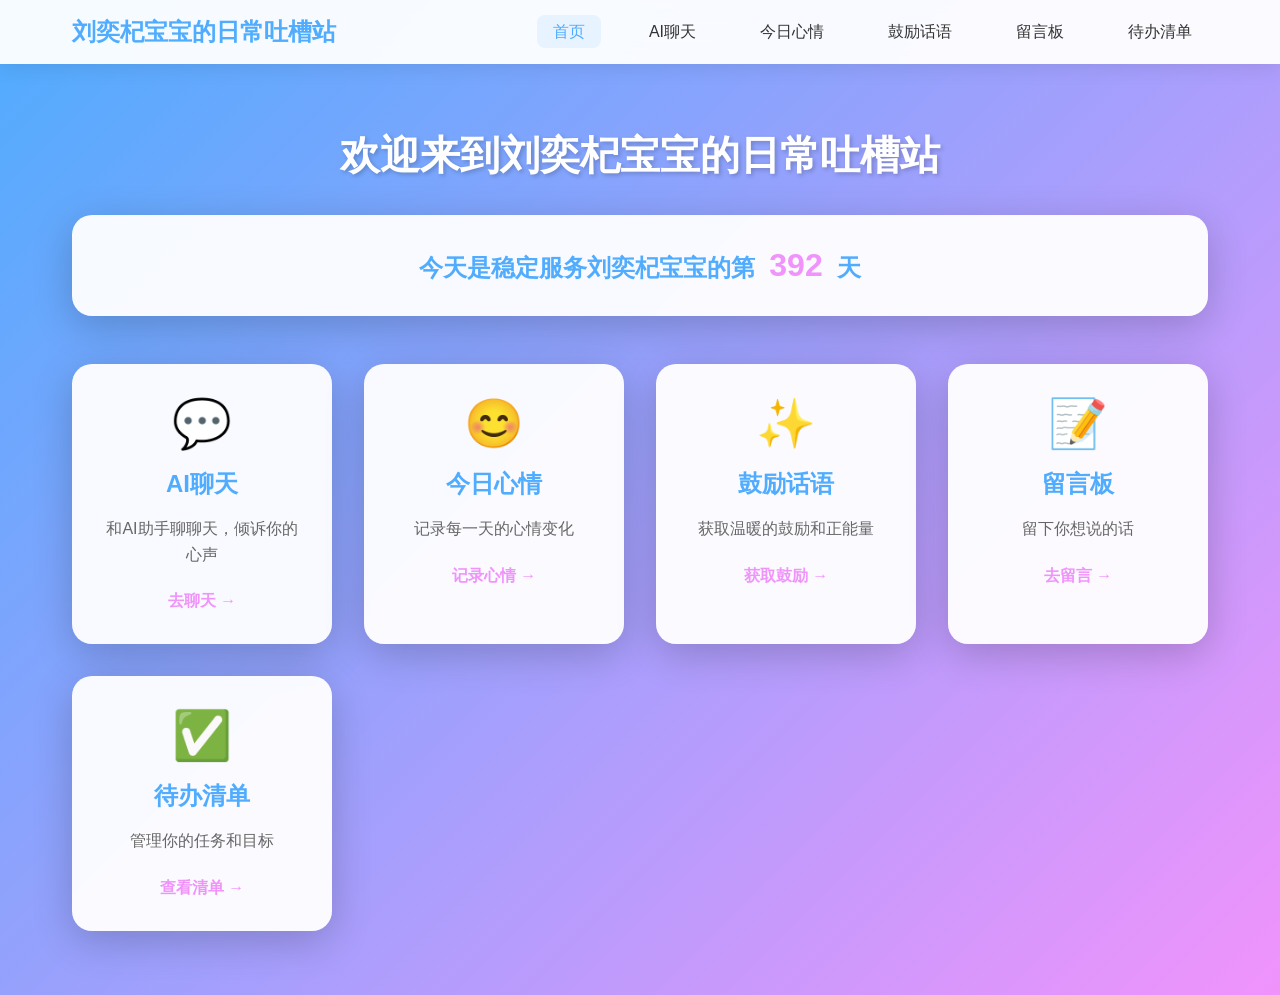
==== index.html @ a8f163f0 "Add files via upload" ====
<!DOCTYPE html>
<html lang="zh-CN">
<head>
    <meta charset="UTF-8">
    <meta name="viewport" content="width=device-width, initial-scale=1.0">
    <title>刘奕杞宝宝的日常吐槽站</title>
    <link rel="stylesheet" href="styles.css">
</head>
<body>
    <nav class="navbar">
        <div class="nav-container">
            <div class="nav-logo">刘奕杞宝宝的日常吐槽站</div>
            <ul class="nav-menu">
                <li><a href="index.html" class="active">首页</a></li>
                <li><a href="chat.html">AI聊天</a></li>
                <li><a href="mood.html">今日心情</a></li>
                <li><a href="encouragement.html">鼓励话语</a></li>
                <li><a href="message.html">留言板</a></li>
                <li><a href="todo.html">待办清单</a></li>
            </ul>
        </div>
    </nav>

    <main class="main-content">
        <div class="welcome-container">
            <h1 class="welcome-title">欢迎来到刘奕杞宝宝的日常吐槽站</h1>
            <div class="days-counter" id="daysCounter">
                <p class="days-text">今天是稳定服务刘奕杞宝宝的第 <span id="daysNumber">0</span> 天</p>
            </div>
            <div class="feature-cards">
                <div class="feature-card">
                    <div class="card-icon">💬</div>
                    <h3>AI聊天</h3>
                    <p>和AI助手聊聊天，倾诉你的心声</p>
                    <a href="chat.html" class="card-link">去聊天 →</a>
                </div>
                <div class="feature-card">
                    <div class="card-icon">😊</div>
                    <h3>今日心情</h3>
                    <p>记录每一天的心情变化</p>
                    <a href="mood.html" class="card-link">记录心情 →</a>
                </div>
                <div class="feature-card">
                    <div class="card-icon">✨</div>
                    <h3>鼓励话语</h3>
                    <p>获取温暖的鼓励和正能量</p>
                    <a href="encouragement.html" class="card-link">获取鼓励 →</a>
                </div>
                <div class="feature-card">
                    <div class="card-icon">📝</div>
                    <h3>留言板</h3>
                    <p>留下你想说的话</p>
                    <a href="message.html" class="card-link">去留言 →</a>
                </div>
                <div class="feature-card">
                    <div class="card-icon">✅</div>
                    <h3>待办清单</h3>
                    <p>管理你的任务和目标</p>
                    <a href="todo.html" class="card-link">查看清单 →</a>
                </div>
            </div>
        </div>
    </main>

    <script src="common.js"></script>
    <script>
        // 计算天数
        function calculateDays() {
            const startDate = new Date('2025-11-09');
            const today = new Date();
            today.setHours(0, 0, 0, 0);
            startDate.setHours(0, 0, 0, 0);
            
            const diffTime = today - startDate;
            const diffDays = Math.floor(diffTime / (1000 * 60 * 60 * 24));
            
            // 如果日期还没到，返回1
            const days = diffDays >= 0 ? diffDays + 1 : 1;
            document.getElementById('daysNumber').textContent = days;
        }
        
        calculateDays();
    </script>
</body>
</html>
---- styles.css ----
* {
    margin: 0;
    padding: 0;
    box-sizing: border-box;
}

body {
    font-family: 'Microsoft YaHei', 'PingFang SC', 'Helvetica Neue', Arial, sans-serif;
    background: linear-gradient(135deg, #4facfe 0%, #f093fb 100%);
    min-height: 100vh;
    color: #333;
}

.navbar {
    background: rgba(255, 255, 255, 0.95);
    backdrop-filter: blur(10px);
    box-shadow: 0 2px 20px rgba(0, 0, 0, 0.1);
    position: sticky;
    top: 0;
    z-index: 1000;
    padding: 1rem 0;
}

.nav-container {
    max-width: 1200px;
    margin: 0 auto;
    padding: 0 2rem;
    display: flex;
    justify-content: space-between;
    align-items: center;
}

.nav-logo {
    font-size: 1.5rem;
    font-weight: bold;
    color: #4facfe;
}

.nav-menu {
    display: flex;
    list-style: none;
    gap: 2rem;
}

.nav-menu a {
    text-decoration: none;
    color: #333;
    font-weight: 500;
    transition: color 0.3s;
    padding: 0.5rem 1rem;
    border-radius: 8px;
}

.nav-menu a:hover,
.nav-menu a.active {
    color: #4facfe;
    background: rgba(79, 172, 254, 0.1);
}

.main-content {
    max-width: 1200px;
    margin: 2rem auto;
    padding: 2rem;
}

.welcome-container {
    text-align: center;
}

.welcome-title {
    font-size: 2.5rem;
    color: white;
    margin-bottom: 2rem;
    text-shadow: 2px 2px 4px rgba(0, 0, 0, 0.2);
}

.days-counter {
    background: rgba(255, 255, 255, 0.95);
    padding: 2rem;
    border-radius: 20px;
    margin-bottom: 3rem;
    box-shadow: 0 10px 40px rgba(0, 0, 0, 0.2);
}

.days-text {
    font-size: 1.5rem;
    color: #4facfe;
    font-weight: bold;
}

#daysNumber {
    font-size: 2rem;
    color: #f093fb;
    margin: 0 0.5rem;
}

.feature-cards {
    display: grid;
    grid-template-columns: repeat(auto-fit, minmax(250px, 1fr));
    gap: 2rem;
    margin-top: 2rem;
}

.feature-card {
    background: rgba(255, 255, 255, 0.95);
    padding: 2rem;
    border-radius: 20px;
    box-shadow: 0 10px 40px rgba(0, 0, 0, 0.2);
    transition: transform 0.3s, box-shadow 0.3s;
    text-align: center;
}

.feature-card:hover {
    transform: translateY(-10px);
    box-shadow: 0 15px 50px rgba(0, 0, 0, 0.3);
}

.card-icon {
    font-size: 3rem;
    margin-bottom: 1rem;
}

.feature-card h3 {
    color: #4facfe;
    margin-bottom: 1rem;
    font-size: 1.5rem;
}

.feature-card p {
    color: #666;
    margin-bottom: 1.5rem;
    line-height: 1.6;
}

.card-link {
    display: inline-block;
    color: #f093fb;
    text-decoration: none;
    font-weight: bold;
    transition: color 0.3s;
}

.card-link:hover {
    color: #4facfe;
}

/* 页面通用样式 */
.page-container {
    background: rgba(255, 255, 255, 0.95);
    padding: 2rem;
    border-radius: 20px;
    box-shadow: 0 10px 40px rgba(0, 0, 0, 0.2);
    margin-top: 2rem;
}

.page-title {
    font-size: 2rem;
    color: #4facfe;
    margin-bottom: 2rem;
    text-align: center;
}

/* 聊天页面样式 */
.chat-container {
    display: flex;
    flex-direction: column;
    height: 600px;
    border: 2px solid #e0e0e0;
    border-radius: 15px;
    overflow: hidden;
}

.chat-messages {
    flex: 1;
    overflow-y: auto;
    padding: 1.5rem;
    background: #f9f9f9;
}

.message {
    margin-bottom: 1rem;
    display: flex;
    align-items: flex-start;
    gap: 1rem;
}

.message.user {
    flex-direction: row-reverse;
}

.message-avatar {
    width: 40px;
    height: 40px;
    border-radius: 50%;
    display: flex;
    align-items: center;
    justify-content: center;
    font-size: 1.5rem;
    flex-shrink: 0;
}

.message.user .message-avatar {
    background: #4facfe;
    color: white;
}

.message.ai .message-avatar {
    background: #f093fb;
    color: white;
}

.message-content {
    max-width: 70%;
    padding: 1rem;
    border-radius: 15px;
    word-wrap: break-word;
}

.message.user .message-content {
    background: #4facfe;
    color: white;
}

.message.ai .message-content {
    background: white;
    color: #333;
    border: 1px solid #e0e0e0;
}

.chat-input-container {
    display: flex;
    gap: 1rem;
    padding: 1rem;
    background: white;
    border-top: 2px solid #e0e0e0;
}

.chat-input {
    flex: 1;
    padding: 1rem;
    border: 2px solid #e0e0e0;
    border-radius: 10px;
    font-size: 1rem;
    outline: none;
    transition: border-color 0.3s;
}

.chat-input:focus {
    border-color: #4facfe;
}

.send-button {
    padding: 1rem 2rem;
    background: #4facfe;
    color: white;
    border: none;
    border-radius: 10px;
    font-size: 1rem;
    cursor: pointer;
    transition: background 0.3s;
    font-weight: bold;
}

.send-button:hover {
    background: #f093fb;
}

.send-button:disabled {
    background: #ccc;
    cursor: not-allowed;
}

/* 心情记录样式 */
.mood-form {
    display: flex;
    flex-direction: column;
    gap: 1.5rem;
}

.mood-selector {
    display: flex;
    justify-content: center;
    gap: 1rem;
    flex-wrap: wrap;
}

.mood-option {
    display: flex;
    flex-direction: column;
    align-items: center;
    cursor: pointer;
    padding: 1rem;
    border-radius: 15px;
    transition: all 0.3s;
    border: 3px solid transparent;
}

.mood-option:hover {
    background: rgba(79, 172, 254, 0.1);
}

.mood-option.selected {
    border-color: #4facfe;
    background: rgba(79, 172, 254, 0.2);
}

.mood-emoji {
    font-size: 3rem;
    margin-bottom: 0.5rem;
}

.mood-label {
    font-size: 1rem;
    color: #333;
    font-weight: 500;
}

.textarea-container {
    display: flex;
    flex-direction: column;
    gap: 0.5rem;
}

.textarea-label {
    font-weight: bold;
    color: #4facfe;
}

.textarea {
    padding: 1rem;
    border: 2px solid #e0e0e0;
    border-radius: 10px;
    font-size: 1rem;
    font-family: inherit;
    resize: vertical;
    min-height: 150px;
    outline: none;
    transition: border-color 0.3s;
}

.textarea:focus {
    border-color: #4facfe;
}

.submit-button {
    padding: 1rem 2rem;
    background: #4facfe;
    color: white;
    border: none;
    border-radius: 10px;
    font-size: 1.2rem;
    cursor: pointer;
    transition: background 0.3s;
    font-weight: bold;
}

.submit-button:hover {
    background: #f093fb;
}

.mood-history {
    margin-top: 2rem;
}

.history-title {
    font-size: 1.5rem;
    color: #4facfe;
    margin-bottom: 1rem;
}

.mood-entry {
    background: #f9f9f9;
    padding: 1.5rem;
    border-radius: 15px;
    margin-bottom: 1rem;
    border-left: 4px solid #4facfe;
}

.mood-entry-header {
    display: flex;
    justify-content: space-between;
    align-items: center;
    margin-bottom: 0.5rem;
}

.mood-entry-date {
    color: #666;
    font-size: 0.9rem;
}

.mood-entry-emoji {
    font-size: 2rem;
}

.mood-entry-text {
    color: #333;
    line-height: 1.6;
    margin-top: 0.5rem;
}

/* 鼓励话语样式 */
.encouragement-container {
    text-align: center;
}

.encouragement-card {
    background: linear-gradient(135deg, #4facfe 0%, #f093fb 100%);
    color: white;
    padding: 3rem;
    border-radius: 20px;
    margin-bottom: 2rem;
    box-shadow: 0 10px 40px rgba(0, 0, 0, 0.2);
    min-height: 200px;
    display: flex;
    flex-direction: column;
    justify-content: center;
    align-items: center;
}

.encouragement-text {
    font-size: 1.8rem;
    line-height: 1.8;
    margin-bottom: 1rem;
}

.encouragement-author {
    font-size: 1rem;
    opacity: 0.9;
    font-style: italic;
}

.refresh-button {
    padding: 1rem 3rem;
    background: white;
    color: #4facfe;
    border: none;
    border-radius: 10px;
    font-size: 1.2rem;
    cursor: pointer;
    transition: all 0.3s;
    font-weight: bold;
    box-shadow: 0 5px 15px rgba(0, 0, 0, 0.2);
}

.refresh-button:hover {
    transform: translateY(-2px);
    box-shadow: 0 8px 20px rgba(0, 0, 0, 0.3);
}

/* 留言板样式 */
.message-form {
    display: flex;
    flex-direction: column;
    gap: 1rem;
    margin-bottom: 2rem;
}

.message-input {
    padding: 1rem;
    border: 2px solid #e0e0e0;
    border-radius: 10px;
    font-size: 1rem;
    font-family: inherit;
    resize: vertical;
    min-height: 100px;
    outline: none;
    transition: border-color 0.3s;
}

.message-input:focus {
    border-color: #4facfe;
}

.message-list {
    display: flex;
    flex-direction: column;
    gap: 1rem;
}

.message-item {
    background: #f9f9f9;
    padding: 1.5rem;
    border-radius: 15px;
    border-left: 4px solid #4facfe;
}

.message-item-header {
    display: flex;
    justify-content: space-between;
    align-items: center;
    margin-bottom: 0.5rem;
}

.message-item-author {
    font-weight: bold;
    color: #4facfe;
}

.message-item-date {
    color: #666;
    font-size: 0.9rem;
}

.message-item-content {
    color: #333;
    line-height: 1.6;
    margin-top: 0.5rem;
}

.delete-button {
    background: #ff6b6b;
    color: white;
    border: none;
    padding: 0.5rem 1rem;
    border-radius: 8px;
    cursor: pointer;
    font-size: 0.9rem;
    transition: background 0.3s;
}

.delete-button:hover {
    background: #ff5252;
}

/* Todo清单样式 */
.todo-form {
    display: flex;
    gap: 1rem;
    margin-bottom: 2rem;
}

.todo-input {
    flex: 1;
    padding: 1rem;
    border: 2px solid #e0e0e0;
    border-radius: 10px;
    font-size: 1rem;
    outline: none;
    transition: border-color 0.3s;
}

.todo-input:focus {
    border-color: #4facfe;
}

.todo-list {
    display: flex;
    flex-direction: column;
    gap: 1rem;
}

.todo-item {
    background: #f9f9f9;
    padding: 1.5rem;
    border-radius: 15px;
    display: flex;
    align-items: center;
    gap: 1rem;
    border-left: 4px solid #4facfe;
    transition: all 0.3s;
}

.todo-item:hover {
    box-shadow: 0 5px 15px rgba(0, 0, 0, 0.1);
}

.todo-checkbox {
    width: 24px;
    height: 24px;
    cursor: pointer;
    accent-color: #4facfe;
}

.todo-text {
    flex: 1;
    font-size: 1.1rem;
    color: #333;
}

.todo-item.completed .todo-text {
    text-decoration: line-through;
    color: #999;
}

.todo-date {
    color: #666;
    font-size: 0.9rem;
}

.todo-delete {
    background: #ff6b6b;
    color: white;
    border: none;
    padding: 0.5rem 1rem;
    border-radius: 8px;
    cursor: pointer;
    font-size: 0.9rem;
    transition: background 0.3s;
}

.todo-delete:hover {
    background: #ff5252;
}

.empty-state {
    text-align: center;
    padding: 3rem;
    color: #999;
    font-size: 1.2rem;
}

/* 响应式设计 */
@media (max-width: 768px) {
    .nav-container {
        flex-direction: column;
        gap: 1rem;
    }
    
    .nav-menu {
        flex-wrap: wrap;
        justify-content: center;
        gap: 1rem;
    }
    
    .welcome-title {
        font-size: 1.8rem;
    }
    
    .feature-cards {
        grid-template-columns: 1fr;
    }
    
    .chat-container {
        height: 500px;
    }
    
    .message-content {
        max-width: 85%;
    }
}
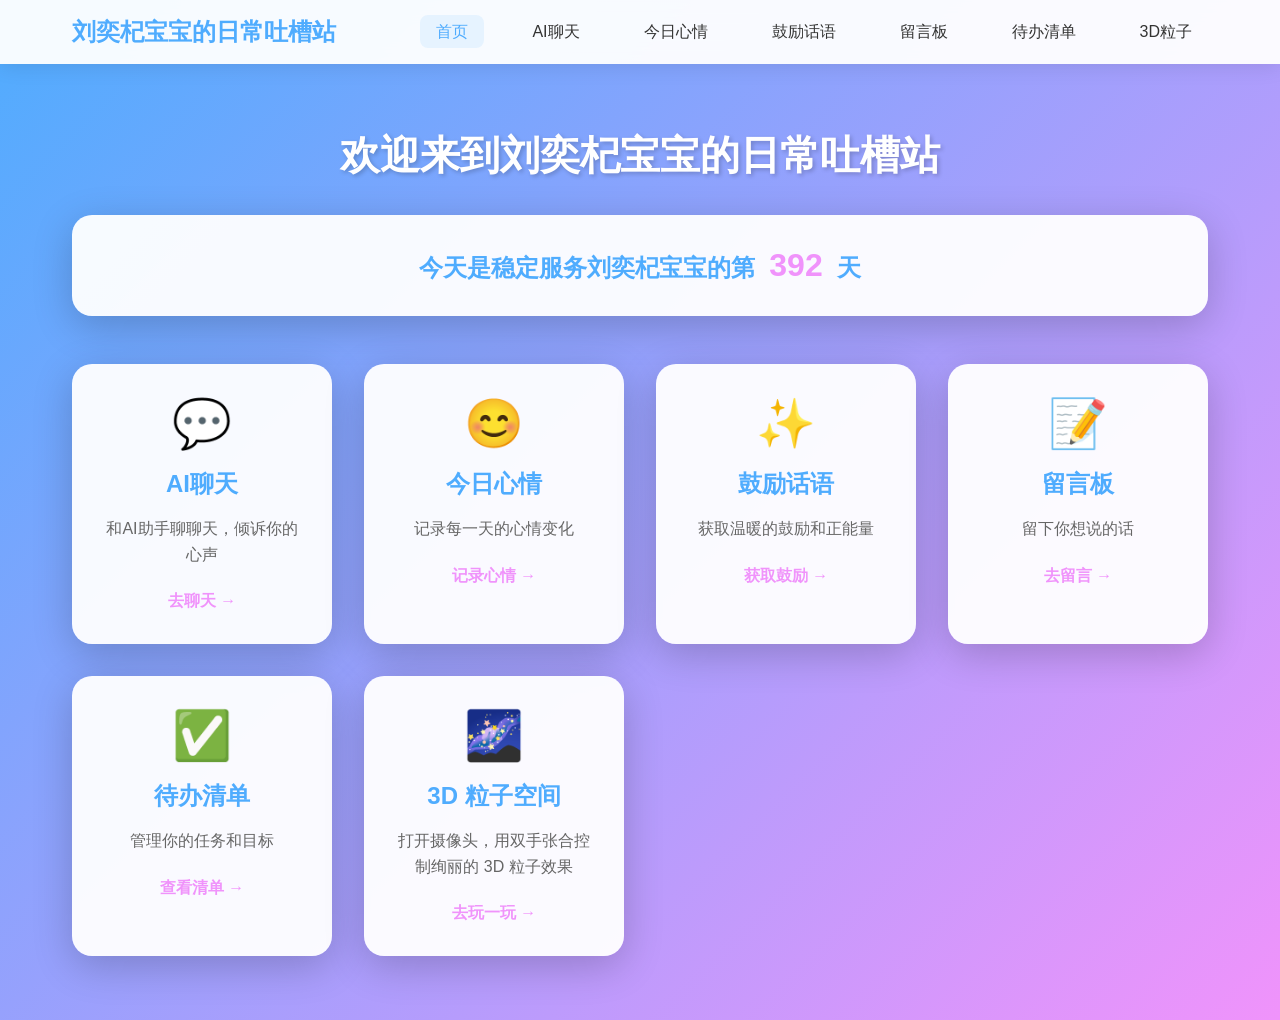
==== commit be4cbd9b: "Add files via upload" ====
--- a/index.html
+++ b/index.html
@@ -17,6 +17,7 @@
                 <li><a href="encouragement.html">鼓励话语</a></li>
                 <li><a href="message.html">留言板</a></li>
                 <li><a href="todo.html">待办清单</a></li>
+                <li><a href="particles.html">3D粒子</a></li>
             </ul>
         </div>
     </nav>
@@ -58,6 +59,12 @@
                     <p>管理你的任务和目标</p>
                     <a href="todo.html" class="card-link">查看清单 →</a>
                 </div>
+                <div class="feature-card">
+                    <div class="card-icon">🌌</div>
+                    <h3>3D 粒子空间</h3>
+                    <p>打开摄像头，用双手张合控制绚丽的 3D 粒子效果</p>
+                    <a href="particles.html" class="card-link">去玩一玩 →</a>
+                </div>
             </div>
         </div>
     </main>
@@ -84,3 +91,4 @@
 </body>
 </html>
 
+
--- a/styles.css
+++ b/styles.css
@@ -1,641 +1,774 @@
-* {
-    margin: 0;
-    padding: 0;
-    box-sizing: border-box;
-}
-
-body {
-    font-family: 'Microsoft YaHei', 'PingFang SC', 'Helvetica Neue', Arial, sans-serif;
-    background: linear-gradient(135deg, #4facfe 0%, #f093fb 100%);
-    min-height: 100vh;
-    color: #333;
-}
-
-.navbar {
-    background: rgba(255, 255, 255, 0.95);
-    backdrop-filter: blur(10px);
-    box-shadow: 0 2px 20px rgba(0, 0, 0, 0.1);
-    position: sticky;
-    top: 0;
-    z-index: 1000;
-    padding: 1rem 0;
-}
-
-.nav-container {
-    max-width: 1200px;
-    margin: 0 auto;
-    padding: 0 2rem;
-    display: flex;
-    justify-content: space-between;
-    align-items: center;
-}
-
-.nav-logo {
-    font-size: 1.5rem;
-    font-weight: bold;
-    color: #4facfe;
-}
-
-.nav-menu {
-    display: flex;
-    list-style: none;
-    gap: 2rem;
-}
-
-.nav-menu a {
-    text-decoration: none;
-    color: #333;
-    font-weight: 500;
-    transition: color 0.3s;
-    padding: 0.5rem 1rem;
-    border-radius: 8px;
-}
-
-.nav-menu a:hover,
-.nav-menu a.active {
-    color: #4facfe;
-    background: rgba(79, 172, 254, 0.1);
-}
-
-.main-content {
-    max-width: 1200px;
-    margin: 2rem auto;
-    padding: 2rem;
-}
-
-.welcome-container {
-    text-align: center;
-}
-
-.welcome-title {
-    font-size: 2.5rem;
-    color: white;
-    margin-bottom: 2rem;
-    text-shadow: 2px 2px 4px rgba(0, 0, 0, 0.2);
-}
-
-.days-counter {
-    background: rgba(255, 255, 255, 0.95);
-    padding: 2rem;
-    border-radius: 20px;
-    margin-bottom: 3rem;
-    box-shadow: 0 10px 40px rgba(0, 0, 0, 0.2);
-}
-
-.days-text {
-    font-size: 1.5rem;
-    color: #4facfe;
-    font-weight: bold;
-}
-
-#daysNumber {
-    font-size: 2rem;
-    color: #f093fb;
-    margin: 0 0.5rem;
-}
-
-.feature-cards {
-    display: grid;
-    grid-template-columns: repeat(auto-fit, minmax(250px, 1fr));
-    gap: 2rem;
-    margin-top: 2rem;
-}
-
-.feature-card {
-    background: rgba(255, 255, 255, 0.95);
-    padding: 2rem;
-    border-radius: 20px;
-    box-shadow: 0 10px 40px rgba(0, 0, 0, 0.2);
-    transition: transform 0.3s, box-shadow 0.3s;
-    text-align: center;
-}
-
-.feature-card:hover {
-    transform: translateY(-10px);
-    box-shadow: 0 15px 50px rgba(0, 0, 0, 0.3);
-}
-
-.card-icon {
-    font-size: 3rem;
-    margin-bottom: 1rem;
-}
-
-.feature-card h3 {
-    color: #4facfe;
-    margin-bottom: 1rem;
-    font-size: 1.5rem;
-}
-
-.feature-card p {
-    color: #666;
-    margin-bottom: 1.5rem;
-    line-height: 1.6;
-}
-
-.card-link {
-    display: inline-block;
-    color: #f093fb;
-    text-decoration: none;
-    font-weight: bold;
-    transition: color 0.3s;
-}
-
-.card-link:hover {
-    color: #4facfe;
-}
-
-/* 页面通用样式 */
-.page-container {
-    background: rgba(255, 255, 255, 0.95);
-    padding: 2rem;
-    border-radius: 20px;
-    box-shadow: 0 10px 40px rgba(0, 0, 0, 0.2);
-    margin-top: 2rem;
-}
-
-.page-title {
-    font-size: 2rem;
-    color: #4facfe;
-    margin-bottom: 2rem;
-    text-align: center;
-}
-
-/* 聊天页面样式 */
-.chat-container {
-    display: flex;
-    flex-direction: column;
-    height: 600px;
-    border: 2px solid #e0e0e0;
-    border-radius: 15px;
-    overflow: hidden;
-}
-
-.chat-messages {
-    flex: 1;
-    overflow-y: auto;
-    padding: 1.5rem;
-    background: #f9f9f9;
-}
-
-.message {
-    margin-bottom: 1rem;
-    display: flex;
-    align-items: flex-start;
-    gap: 1rem;
-}
-
-.message.user {
-    flex-direction: row-reverse;
-}
-
-.message-avatar {
-    width: 40px;
-    height: 40px;
-    border-radius: 50%;
-    display: flex;
-    align-items: center;
-    justify-content: center;
-    font-size: 1.5rem;
-    flex-shrink: 0;
-}
-
-.message.user .message-avatar {
-    background: #4facfe;
-    color: white;
-}
-
-.message.ai .message-avatar {
-    background: #f093fb;
-    color: white;
-}
-
-.message-content {
-    max-width: 70%;
-    padding: 1rem;
-    border-radius: 15px;
-    word-wrap: break-word;
-}
-
-.message.user .message-content {
-    background: #4facfe;
-    color: white;
-}
-
-.message.ai .message-content {
-    background: white;
-    color: #333;
-    border: 1px solid #e0e0e0;
-}
-
-.chat-input-container {
-    display: flex;
-    gap: 1rem;
-    padding: 1rem;
-    background: white;
-    border-top: 2px solid #e0e0e0;
-}
-
-.chat-input {
-    flex: 1;
-    padding: 1rem;
-    border: 2px solid #e0e0e0;
-    border-radius: 10px;
-    font-size: 1rem;
-    outline: none;
-    transition: border-color 0.3s;
-}
-
-.chat-input:focus {
-    border-color: #4facfe;
-}
-
-.send-button {
-    padding: 1rem 2rem;
-    background: #4facfe;
-    color: white;
-    border: none;
-    border-radius: 10px;
-    font-size: 1rem;
-    cursor: pointer;
-    transition: background 0.3s;
-    font-weight: bold;
-}
-
-.send-button:hover {
-    background: #f093fb;
-}
-
-.send-button:disabled {
-    background: #ccc;
-    cursor: not-allowed;
-}
-
-/* 心情记录样式 */
-.mood-form {
-    display: flex;
-    flex-direction: column;
-    gap: 1.5rem;
-}
-
-.mood-selector {
-    display: flex;
-    justify-content: center;
-    gap: 1rem;
-    flex-wrap: wrap;
-}
-
-.mood-option {
-    display: flex;
-    flex-direction: column;
-    align-items: center;
-    cursor: pointer;
-    padding: 1rem;
-    border-radius: 15px;
-    transition: all 0.3s;
-    border: 3px solid transparent;
-}
-
-.mood-option:hover {
-    background: rgba(79, 172, 254, 0.1);
-}
-
-.mood-option.selected {
-    border-color: #4facfe;
-    background: rgba(79, 172, 254, 0.2);
-}
-
-.mood-emoji {
-    font-size: 3rem;
-    margin-bottom: 0.5rem;
-}
-
-.mood-label {
-    font-size: 1rem;
-    color: #333;
-    font-weight: 500;
-}
-
-.textarea-container {
-    display: flex;
-    flex-direction: column;
-    gap: 0.5rem;
-}
-
-.textarea-label {
-    font-weight: bold;
-    color: #4facfe;
-}
-
-.textarea {
-    padding: 1rem;
-    border: 2px solid #e0e0e0;
-    border-radius: 10px;
-    font-size: 1rem;
-    font-family: inherit;
-    resize: vertical;
-    min-height: 150px;
-    outline: none;
-    transition: border-color 0.3s;
-}
-
-.textarea:focus {
-    border-color: #4facfe;
-}
-
-.submit-button {
-    padding: 1rem 2rem;
-    background: #4facfe;
-    color: white;
-    border: none;
-    border-radius: 10px;
-    font-size: 1.2rem;
-    cursor: pointer;
-    transition: background 0.3s;
-    font-weight: bold;
-}
-
-.submit-button:hover {
-    background: #f093fb;
-}
-
-.mood-history {
-    margin-top: 2rem;
-}
-
-.history-title {
-    font-size: 1.5rem;
-    color: #4facfe;
-    margin-bottom: 1rem;
-}
-
-.mood-entry {
-    background: #f9f9f9;
-    padding: 1.5rem;
-    border-radius: 15px;
-    margin-bottom: 1rem;
-    border-left: 4px solid #4facfe;
-}
-
-.mood-entry-header {
-    display: flex;
-    justify-content: space-between;
-    align-items: center;
-    margin-bottom: 0.5rem;
-}
-
-.mood-entry-date {
-    color: #666;
-    font-size: 0.9rem;
-}
-
-.mood-entry-emoji {
-    font-size: 2rem;
-}
-
-.mood-entry-text {
-    color: #333;
-    line-height: 1.6;
-    margin-top: 0.5rem;
-}
-
-/* 鼓励话语样式 */
-.encouragement-container {
-    text-align: center;
-}
-
-.encouragement-card {
-    background: linear-gradient(135deg, #4facfe 0%, #f093fb 100%);
-    color: white;
-    padding: 3rem;
-    border-radius: 20px;
-    margin-bottom: 2rem;
-    box-shadow: 0 10px 40px rgba(0, 0, 0, 0.2);
-    min-height: 200px;
-    display: flex;
-    flex-direction: column;
-    justify-content: center;
-    align-items: center;
-}
-
-.encouragement-text {
-    font-size: 1.8rem;
-    line-height: 1.8;
-    margin-bottom: 1rem;
-}
-
-.encouragement-author {
-    font-size: 1rem;
-    opacity: 0.9;
-    font-style: italic;
-}
-
-.refresh-button {
-    padding: 1rem 3rem;
-    background: white;
-    color: #4facfe;
-    border: none;
-    border-radius: 10px;
-    font-size: 1.2rem;
-    cursor: pointer;
-    transition: all 0.3s;
-    font-weight: bold;
-    box-shadow: 0 5px 15px rgba(0, 0, 0, 0.2);
-}
-
-.refresh-button:hover {
-    transform: translateY(-2px);
-    box-shadow: 0 8px 20px rgba(0, 0, 0, 0.3);
-}
-
-/* 留言板样式 */
-.message-form {
-    display: flex;
-    flex-direction: column;
-    gap: 1rem;
-    margin-bottom: 2rem;
-}
-
-.message-input {
-    padding: 1rem;
-    border: 2px solid #e0e0e0;
-    border-radius: 10px;
-    font-size: 1rem;
-    font-family: inherit;
-    resize: vertical;
-    min-height: 100px;
-    outline: none;
-    transition: border-color 0.3s;
-}
-
-.message-input:focus {
-    border-color: #4facfe;
-}
-
-.message-list {
-    display: flex;
-    flex-direction: column;
-    gap: 1rem;
-}
-
-.message-item {
-    background: #f9f9f9;
-    padding: 1.5rem;
-    border-radius: 15px;
-    border-left: 4px solid #4facfe;
-}
-
-.message-item-header {
-    display: flex;
-    justify-content: space-between;
-    align-items: center;
-    margin-bottom: 0.5rem;
-}
-
-.message-item-author {
-    font-weight: bold;
-    color: #4facfe;
-}
-
-.message-item-date {
-    color: #666;
-    font-size: 0.9rem;
-}
-
-.message-item-content {
-    color: #333;
-    line-height: 1.6;
-    margin-top: 0.5rem;
-}
-
-.delete-button {
-    background: #ff6b6b;
-    color: white;
-    border: none;
-    padding: 0.5rem 1rem;
-    border-radius: 8px;
-    cursor: pointer;
-    font-size: 0.9rem;
-    transition: background 0.3s;
-}
-
-.delete-button:hover {
-    background: #ff5252;
-}
-
-/* Todo清单样式 */
-.todo-form {
-    display: flex;
-    gap: 1rem;
-    margin-bottom: 2rem;
-}
-
-.todo-input {
-    flex: 1;
-    padding: 1rem;
-    border: 2px solid #e0e0e0;
-    border-radius: 10px;
-    font-size: 1rem;
-    outline: none;
-    transition: border-color 0.3s;
-}
-
-.todo-input:focus {
-    border-color: #4facfe;
-}
-
-.todo-list {
-    display: flex;
-    flex-direction: column;
-    gap: 1rem;
-}
-
-.todo-item {
-    background: #f9f9f9;
-    padding: 1.5rem;
-    border-radius: 15px;
-    display: flex;
-    align-items: center;
-    gap: 1rem;
-    border-left: 4px solid #4facfe;
-    transition: all 0.3s;
-}
-
-.todo-item:hover {
-    box-shadow: 0 5px 15px rgba(0, 0, 0, 0.1);
-}
-
-.todo-checkbox {
-    width: 24px;
-    height: 24px;
-    cursor: pointer;
-    accent-color: #4facfe;
-}
-
-.todo-text {
-    flex: 1;
-    font-size: 1.1rem;
-    color: #333;
-}
-
-.todo-item.completed .todo-text {
-    text-decoration: line-through;
-    color: #999;
-}
-
-.todo-date {
-    color: #666;
-    font-size: 0.9rem;
-}
-
-.todo-delete {
-    background: #ff6b6b;
-    color: white;
-    border: none;
-    padding: 0.5rem 1rem;
-    border-radius: 8px;
-    cursor: pointer;
-    font-size: 0.9rem;
-    transition: background 0.3s;
-}
-
-.todo-delete:hover {
-    background: #ff5252;
-}
-
-.empty-state {
-    text-align: center;
-    padding: 3rem;
-    color: #999;
-    font-size: 1.2rem;
-}
-
-/* 响应式设计 */
-@media (max-width: 768px) {
-    .nav-container {
-        flex-direction: column;
-        gap: 1rem;
-    }
-    
-    .nav-menu {
-        flex-wrap: wrap;
-        justify-content: center;
-        gap: 1rem;
-    }
-    
-    .welcome-title {
-        font-size: 1.8rem;
-    }
-    
-    .feature-cards {
-        grid-template-columns: 1fr;
-    }
-    
-    .chat-container {
-        height: 500px;
-    }
-    
-    .message-content {
-        max-width: 85%;
-    }
-}
-
+* {
+    margin: 0;
+    padding: 0;
+    box-sizing: border-box;
+}
+
+body {
+    font-family: 'Microsoft YaHei', 'PingFang SC', 'Helvetica Neue', Arial, sans-serif;
+    background: linear-gradient(135deg, #4facfe 0%, #f093fb 100%);
+    min-height: 100vh;
+    color: #333;
+}
+
+.navbar {
+    background: rgba(255, 255, 255, 0.95);
+    backdrop-filter: blur(10px);
+    box-shadow: 0 2px 20px rgba(0, 0, 0, 0.1);
+    position: sticky;
+    top: 0;
+    z-index: 1000;
+    padding: 1rem 0;
+}
+
+.nav-container {
+    max-width: 1200px;
+    margin: 0 auto;
+    padding: 0 2rem;
+    display: flex;
+    justify-content: space-between;
+    align-items: center;
+}
+
+.nav-logo {
+    font-size: 1.5rem;
+    font-weight: bold;
+    color: #4facfe;
+}
+
+.nav-menu {
+    display: flex;
+    list-style: none;
+    gap: 2rem;
+}
+
+.nav-menu a {
+    text-decoration: none;
+    color: #333;
+    font-weight: 500;
+    transition: color 0.3s;
+    padding: 0.5rem 1rem;
+    border-radius: 8px;
+}
+
+.nav-menu a:hover,
+.nav-menu a.active {
+    color: #4facfe;
+    background: rgba(79, 172, 254, 0.1);
+}
+
+.main-content {
+    max-width: 1200px;
+    margin: 2rem auto;
+    padding: 2rem;
+}
+
+.welcome-container {
+    text-align: center;
+}
+
+.welcome-title {
+    font-size: 2.5rem;
+    color: white;
+    margin-bottom: 2rem;
+    text-shadow: 2px 2px 4px rgba(0, 0, 0, 0.2);
+}
+
+.days-counter {
+    background: rgba(255, 255, 255, 0.95);
+    padding: 2rem;
+    border-radius: 20px;
+    margin-bottom: 3rem;
+    box-shadow: 0 10px 40px rgba(0, 0, 0, 0.2);
+}
+
+.days-text {
+    font-size: 1.5rem;
+    color: #4facfe;
+    font-weight: bold;
+}
+
+#daysNumber {
+    font-size: 2rem;
+    color: #f093fb;
+    margin: 0 0.5rem;
+}
+
+.feature-cards {
+    display: grid;
+    grid-template-columns: repeat(auto-fit, minmax(250px, 1fr));
+    gap: 2rem;
+    margin-top: 2rem;
+}
+
+.feature-card {
+    background: rgba(255, 255, 255, 0.95);
+    padding: 2rem;
+    border-radius: 20px;
+    box-shadow: 0 10px 40px rgba(0, 0, 0, 0.2);
+    transition: transform 0.3s, box-shadow 0.3s;
+    text-align: center;
+}
+
+.feature-card:hover {
+    transform: translateY(-10px);
+    box-shadow: 0 15px 50px rgba(0, 0, 0, 0.3);
+}
+
+.card-icon {
+    font-size: 3rem;
+    margin-bottom: 1rem;
+}
+
+.feature-card h3 {
+    color: #4facfe;
+    margin-bottom: 1rem;
+    font-size: 1.5rem;
+}
+
+.feature-card p {
+    color: #666;
+    margin-bottom: 1.5rem;
+    line-height: 1.6;
+}
+
+.card-link {
+    display: inline-block;
+    color: #f093fb;
+    text-decoration: none;
+    font-weight: bold;
+    transition: color 0.3s;
+}
+
+.card-link:hover {
+    color: #4facfe;
+}
+
+/* 页面通用样式 */
+.page-container {
+    background: rgba(255, 255, 255, 0.95);
+    padding: 2rem;
+    border-radius: 20px;
+    box-shadow: 0 10px 40px rgba(0, 0, 0, 0.2);
+    margin-top: 2rem;
+}
+
+.page-title {
+    font-size: 2rem;
+    color: #4facfe;
+    margin-bottom: 2rem;
+    text-align: center;
+}
+
+/* 聊天页面样式 */
+.chat-container {
+    display: flex;
+    flex-direction: column;
+    height: 600px;
+    border: 2px solid #e0e0e0;
+    border-radius: 15px;
+    overflow: hidden;
+}
+
+.chat-messages {
+    flex: 1;
+    overflow-y: auto;
+    padding: 1.5rem;
+    background: #f9f9f9;
+}
+
+.message {
+    margin-bottom: 1rem;
+    display: flex;
+    align-items: flex-start;
+    gap: 1rem;
+}
+
+.message.user {
+    flex-direction: row-reverse;
+}
+
+.message-avatar {
+    width: 40px;
+    height: 40px;
+    border-radius: 50%;
+    display: flex;
+    align-items: center;
+    justify-content: center;
+    font-size: 1.5rem;
+    flex-shrink: 0;
+}
+
+.message.user .message-avatar {
+    background: #4facfe;
+    color: white;
+}
+
+.message.ai .message-avatar {
+    background: #f093fb;
+    color: white;
+}
+
+.message-content {
+    max-width: 70%;
+    padding: 1rem;
+    border-radius: 15px;
+    word-wrap: break-word;
+}
+
+.message.user .message-content {
+    background: #4facfe;
+    color: white;
+}
+
+.message.ai .message-content {
+    background: white;
+    color: #333;
+    border: 1px solid #e0e0e0;
+}
+
+.chat-input-container {
+    display: flex;
+    gap: 1rem;
+    padding: 1rem;
+    background: white;
+    border-top: 2px solid #e0e0e0;
+}
+
+.chat-input {
+    flex: 1;
+    padding: 1rem;
+    border: 2px solid #e0e0e0;
+    border-radius: 10px;
+    font-size: 1rem;
+    outline: none;
+    transition: border-color 0.3s;
+}
+
+.chat-input:focus {
+    border-color: #4facfe;
+}
+
+.send-button {
+    padding: 1rem 2rem;
+    background: #4facfe;
+    color: white;
+    border: none;
+    border-radius: 10px;
+    font-size: 1rem;
+    cursor: pointer;
+    transition: background 0.3s;
+    font-weight: bold;
+}
+
+.send-button:hover {
+    background: #f093fb;
+}
+
+.send-button:disabled {
+    background: #ccc;
+    cursor: not-allowed;
+}
+
+/* 心情记录样式 */
+.mood-form {
+    display: flex;
+    flex-direction: column;
+    gap: 1.5rem;
+}
+
+.mood-selector {
+    display: flex;
+    justify-content: center;
+    gap: 1rem;
+    flex-wrap: wrap;
+}
+
+.mood-option {
+    display: flex;
+    flex-direction: column;
+    align-items: center;
+    cursor: pointer;
+    padding: 1rem;
+    border-radius: 15px;
+    transition: all 0.3s;
+    border: 3px solid transparent;
+}
+
+.mood-option:hover {
+    background: rgba(79, 172, 254, 0.1);
+}
+
+.mood-option.selected {
+    border-color: #4facfe;
+    background: rgba(79, 172, 254, 0.2);
+}
+
+.mood-emoji {
+    font-size: 3rem;
+    margin-bottom: 0.5rem;
+}
+
+.mood-label {
+    font-size: 1rem;
+    color: #333;
+    font-weight: 500;
+}
+
+.textarea-container {
+    display: flex;
+    flex-direction: column;
+    gap: 0.5rem;
+}
+
+.textarea-label {
+    font-weight: bold;
+    color: #4facfe;
+}
+
+.textarea {
+    padding: 1rem;
+    border: 2px solid #e0e0e0;
+    border-radius: 10px;
+    font-size: 1rem;
+    font-family: inherit;
+    resize: vertical;
+    min-height: 150px;
+    outline: none;
+    transition: border-color 0.3s;
+}
+
+.textarea:focus {
+    border-color: #4facfe;
+}
+
+.submit-button {
+    padding: 1rem 2rem;
+    background: #4facfe;
+    color: white;
+    border: none;
+    border-radius: 10px;
+    font-size: 1.2rem;
+    cursor: pointer;
+    transition: background 0.3s;
+    font-weight: bold;
+}
+
+.submit-button:hover {
+    background: #f093fb;
+}
+
+.mood-history {
+    margin-top: 2rem;
+}
+
+.history-title {
+    font-size: 1.5rem;
+    color: #4facfe;
+    margin-bottom: 1rem;
+}
+
+.mood-entry {
+    background: #f9f9f9;
+    padding: 1.5rem;
+    border-radius: 15px;
+    margin-bottom: 1rem;
+    border-left: 4px solid #4facfe;
+}
+
+.mood-entry-header {
+    display: flex;
+    justify-content: space-between;
+    align-items: center;
+    margin-bottom: 0.5rem;
+}
+
+.mood-entry-date {
+    color: #666;
+    font-size: 0.9rem;
+}
+
+.mood-entry-emoji {
+    font-size: 2rem;
+}
+
+.mood-entry-text {
+    color: #333;
+    line-height: 1.6;
+    margin-top: 0.5rem;
+}
+
+/* 鼓励话语样式 */
+.encouragement-container {
+    text-align: center;
+}
+
+.encouragement-card {
+    background: linear-gradient(135deg, #4facfe 0%, #f093fb 100%);
+    color: white;
+    padding: 3rem;
+    border-radius: 20px;
+    margin-bottom: 2rem;
+    box-shadow: 0 10px 40px rgba(0, 0, 0, 0.2);
+    min-height: 200px;
+    display: flex;
+    flex-direction: column;
+    justify-content: center;
+    align-items: center;
+}
+
+.encouragement-text {
+    font-size: 1.8rem;
+    line-height: 1.8;
+    margin-bottom: 1rem;
+}
+
+.encouragement-author {
+    font-size: 1rem;
+    opacity: 0.9;
+    font-style: italic;
+}
+
+.refresh-button {
+    padding: 1rem 3rem;
+    background: white;
+    color: #4facfe;
+    border: none;
+    border-radius: 10px;
+    font-size: 1.2rem;
+    cursor: pointer;
+    transition: all 0.3s;
+    font-weight: bold;
+    box-shadow: 0 5px 15px rgba(0, 0, 0, 0.2);
+}
+
+.refresh-button:hover {
+    transform: translateY(-2px);
+    box-shadow: 0 8px 20px rgba(0, 0, 0, 0.3);
+}
+
+/* 留言板样式 */
+.message-form {
+    display: flex;
+    flex-direction: column;
+    gap: 1rem;
+    margin-bottom: 2rem;
+}
+
+.message-input {
+    padding: 1rem;
+    border: 2px solid #e0e0e0;
+    border-radius: 10px;
+    font-size: 1rem;
+    font-family: inherit;
+    resize: vertical;
+    min-height: 100px;
+    outline: none;
+    transition: border-color 0.3s;
+}
+
+.message-input:focus {
+    border-color: #4facfe;
+}
+
+.message-list {
+    display: flex;
+    flex-direction: column;
+    gap: 1rem;
+}
+
+.message-item {
+    background: #f9f9f9;
+    padding: 1.5rem;
+    border-radius: 15px;
+    border-left: 4px solid #4facfe;
+}
+
+.message-item-header {
+    display: flex;
+    justify-content: space-between;
+    align-items: center;
+    margin-bottom: 0.5rem;
+}
+
+.message-item-author {
+    font-weight: bold;
+    color: #4facfe;
+}
+
+.message-item-date {
+    color: #666;
+    font-size: 0.9rem;
+}
+
+.message-item-content {
+    color: #333;
+    line-height: 1.6;
+    margin-top: 0.5rem;
+}
+
+.delete-button {
+    background: #ff6b6b;
+    color: white;
+    border: none;
+    padding: 0.5rem 1rem;
+    border-radius: 8px;
+    cursor: pointer;
+    font-size: 0.9rem;
+    transition: background 0.3s;
+}
+
+.delete-button:hover {
+    background: #ff5252;
+}
+
+/* Todo清单样式 */
+.todo-form {
+    display: flex;
+    gap: 1rem;
+    margin-bottom: 2rem;
+}
+
+.todo-input {
+    flex: 1;
+    padding: 1rem;
+    border: 2px solid #e0e0e0;
+    border-radius: 10px;
+    font-size: 1rem;
+    outline: none;
+    transition: border-color 0.3s;
+}
+
+.todo-input:focus {
+    border-color: #4facfe;
+}
+
+.todo-list {
+    display: flex;
+    flex-direction: column;
+    gap: 1rem;
+}
+
+.todo-item {
+    background: #f9f9f9;
+    padding: 1.5rem;
+    border-radius: 15px;
+    display: flex;
+    align-items: center;
+    gap: 1rem;
+    border-left: 4px solid #4facfe;
+    transition: all 0.3s;
+}
+
+.todo-item:hover {
+    box-shadow: 0 5px 15px rgba(0, 0, 0, 0.1);
+}
+
+.todo-checkbox {
+    width: 24px;
+    height: 24px;
+    cursor: pointer;
+    accent-color: #4facfe;
+}
+
+.todo-text {
+    flex: 1;
+    font-size: 1.1rem;
+    color: #333;
+}
+
+.todo-item.completed .todo-text {
+    text-decoration: line-through;
+    color: #999;
+}
+
+.todo-date {
+    color: #666;
+    font-size: 0.9rem;
+}
+
+.todo-delete {
+    background: #ff6b6b;
+    color: white;
+    border: none;
+    padding: 0.5rem 1rem;
+    border-radius: 8px;
+    cursor: pointer;
+    font-size: 0.9rem;
+    transition: background 0.3s;
+}
+
+.todo-delete:hover {
+    background: #ff5252;
+}
+
+.empty-state {
+    text-align: center;
+    padding: 3rem;
+    color: #999;
+    font-size: 1.2rem;
+}
+
+/* 3D 粒子页面样式 */
+.particle-page {
+    display: flex;
+    flex-direction: column;
+    gap: 1.5rem;
+}
+
+.particle-subtitle {
+    text-align: center;
+    color: #666;
+    margin-bottom: 0.5rem;
+}
+
+.particle-layout {
+    display: grid;
+    grid-template-columns: 2fr 1fr;
+    gap: 1.5rem;
+    align-items: stretch;
+}
+
+.particle-view {
+    position: relative;
+    border-radius: 18px;
+    overflow: hidden;
+    background: radial-gradient(circle at top left, rgba(255,255,255,0.9), rgba(255,255,255,0.7));
+    box-shadow: 0 10px 40px rgba(0, 0, 0, 0.15);
+}
+
+.particle-canvas {
+    width: 100%;
+    height: 420px;
+}
+
+.hand-video {
+    position: absolute;
+    right: 12px;
+    bottom: 12px;
+    width: 160px;
+    height: 120px;
+    object-fit: cover;
+    border-radius: 12px;
+    box-shadow: 0 4px 16px rgba(0, 0, 0, 0.25);
+    border: 2px solid rgba(255,255,255,0.8);
+}
+
+.particle-status {
+    position: absolute;
+    left: 16px;
+    bottom: 16px;
+    padding: 0.4rem 0.9rem;
+    background: rgba(0,0,0,0.5);
+    color: #fff;
+    border-radius: 999px;
+    font-size: 0.85rem;
+}
+
+.particle-controls {
+    border-radius: 18px;
+    padding: 1.5rem;
+    background: rgba(255, 255, 255, 0.92);
+    box-shadow: 0 10px 40px rgba(0, 0, 0, 0.15);
+    display: flex;
+    flex-direction: column;
+    gap: 1.25rem;
+}
+
+.control-group {
+    display: flex;
+    flex-direction: column;
+    gap: 0.5rem;
+}
+
+.control-label {
+    font-size: 0.95rem;
+    color: #4facfe;
+    font-weight: 600;
+}
+
+.control-select {
+    padding: 0.6rem 0.8rem;
+    border-radius: 10px;
+    border: 1px solid #e0e0e0;
+    font-size: 0.95rem;
+    outline: none;
+    background: #fff;
+}
+
+.control-select:focus {
+    border-color: #4facfe;
+}
+
+.control-color {
+    width: 60px;
+    height: 34px;
+    padding: 0;
+    border-radius: 999px;
+    border: 2px solid #4facfe;
+    background: transparent;
+    cursor: pointer;
+}
+
+.gesture-tips {
+    list-style: none;
+    padding-left: 0;
+    color: #555;
+    font-size: 0.9rem;
+}
+
+.gesture-tips li + li {
+    margin-top: 0.25rem;
+}
+
+.gesture-state {
+    padding: 0.5rem 0.8rem;
+    border-radius: 10px;
+    background: rgba(79, 172, 254, 0.08);
+    color: #4facfe;
+    font-size: 0.9rem;
+}
+
+/* 响应式设计 */
+@media (max-width: 768px) {
+    .nav-container {
+        flex-direction: column;
+        gap: 1rem;
+    }
+    
+    .nav-menu {
+        flex-wrap: wrap;
+        justify-content: center;
+        gap: 1rem;
+    }
+    
+    .welcome-title {
+        font-size: 1.8rem;
+    }
+    
+    .feature-cards {
+        grid-template-columns: 1fr;
+    }
+    
+    .chat-container {
+        height: 500px;
+    }
+    
+    .message-content {
+        max-width: 85%;
+    }
+
+    .particle-layout {
+        grid-template-columns: 1fr;
+    }
+
+    .particle-canvas {
+        height: 360px;
+    }
+
+    .hand-video {
+        width: 130px;
+        height: 100px;
+    }
+}
+
